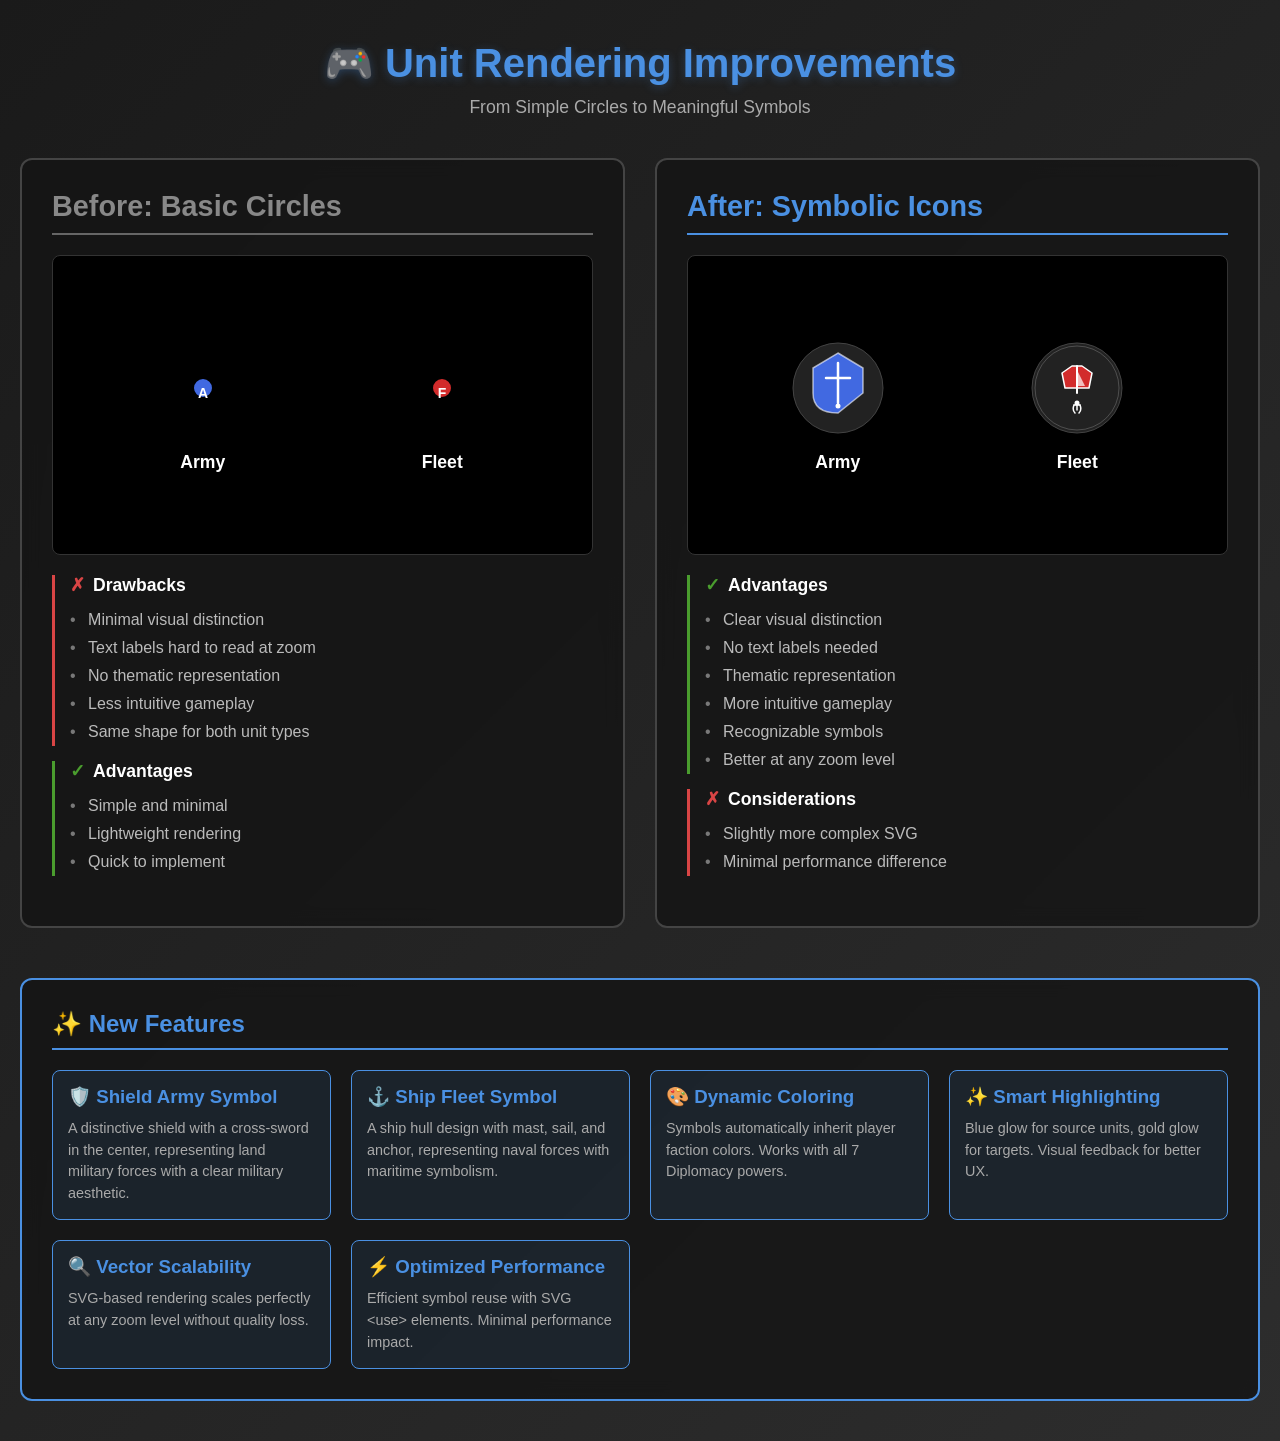
==== docs/comparison.html @ 283a47ba "Began building SVGs for fleet and army symbols" ====
<!DOCTYPE html>
<html lang="en">
<head>
    <meta charset="UTF-8">
    <meta name="viewport" content="width=device-width, initial-scale=1.0">
    <title>Unit Rendering: Old vs New</title>
    <style>
        * { margin: 0; padding: 0; box-sizing: border-box; }
        
        body {
            font-family: 'Segoe UI', Tahoma, Geneva, Verdana, sans-serif;
            background: linear-gradient(135deg, #1a1a1a 0%, #2d2d2d 100%);
            color: #fff;
            padding: 40px 20px;
        }
        
        .container {
            max-width: 1400px;
            margin: 0 auto;
        }
        
        h1 {
            text-align: center;
            font-size: 2.5em;
            margin-bottom: 10px;
            color: #4a90e2;
            text-shadow: 0 2px 10px rgba(74, 144, 226, 0.3);
        }
        
        .subtitle {
            text-align: center;
            color: #aaa;
            margin-bottom: 40px;
            font-size: 1.1em;
        }
        
        .comparison-container {
            display: grid;
            grid-template-columns: 1fr 1fr;
            gap: 30px;
            margin-bottom: 50px;
        }
        
        .comparison-item {
            background: rgba(20, 20, 20, 0.8);
            border: 2px solid #444;
            border-radius: 12px;
            padding: 30px;
            backdrop-filter: blur(10px);
            transition: all 0.3s ease;
        }
        
        .comparison-item:hover {
            border-color: #4a90e2;
            box-shadow: 0 0 20px rgba(74, 144, 226, 0.2);
        }
        
        .comparison-item h2 {
            font-size: 1.8em;
            margin-bottom: 20px;
            color: #4a90e2;
            border-bottom: 2px solid #4a90e2;
            padding-bottom: 10px;
        }
        
        .comparison-item.old h2 {
            color: #888;
            border-color: #666;
        }
        
        .rendering-area {
            background: #000;
            border: 1px solid #333;
            border-radius: 8px;
            padding: 40px;
            margin: 20px 0;
            min-height: 300px;
            display: flex;
            justify-content: center;
            align-items: center;
            flex-direction: column;
        }
        
        .rendering-area svg {
            width: 100%;
            height: 100%;
            max-width: 250px;
            max-height: 250px;
        }
        
        .unit-pair {
            display: flex;
            justify-content: space-around;
            align-items: center;
            width: 100%;
            gap: 20px;
        }
        
        .unit-item {
            flex: 1;
            text-align: center;
        }
        
        .unit-item svg {
            width: 100px;
            height: 100px;
            margin: 0 auto;
        }
        
        .unit-label {
            margin-top: 10px;
            font-weight: bold;
            font-size: 1.1em;
        }
        
        .pro-con {
            margin: 20px 0;
        }
        
        .pros, .cons {
            margin: 15px 0;
        }
        
        .pros h4, .cons h4 {
            display: flex;
            align-items: center;
            margin-bottom: 10px;
            font-size: 1.1em;
        }
        
        .pros h4::before {
            content: "✓ ";
            color: #4a9d2e;
            font-weight: bold;
            margin-right: 8px;
        }
        
        .cons h4::before {
            content: "✗ ";
            color: #d94545;
            font-weight: bold;
            margin-right: 8px;
        }
        
        .pros {
            border-left: 3px solid #4a9d2e;
            padding-left: 15px;
        }
        
        .cons {
            border-left: 3px solid #d94545;
            padding-left: 15px;
        }
        
        ul {
            list-style: none;
            padding: 0;
        }
        
        li {
            padding: 5px 0;
            color: #bbb;
        }
        
        li::before {
            content: "• ";
            margin-right: 8px;
            opacity: 0.6;
        }
        
        .features-section {
            background: rgba(20, 20, 20, 0.8);
            border: 2px solid #4a90e2;
            border-radius: 12px;
            padding: 30px;
            margin-top: 30px;
            backdrop-filter: blur(10px);
        }
        
        .features-section h2 {
            color: #4a90e2;
            margin-bottom: 20px;
            border-bottom: 2px solid #4a90e2;
            padding-bottom: 10px;
        }
        
        .features-grid {
            display: grid;
            grid-template-columns: repeat(auto-fit, minmax(250px, 1fr));
            gap: 20px;
            margin-top: 20px;
        }
        
        .feature {
            background: rgba(74, 144, 226, 0.1);
            border: 1px solid #4a90e2;
            border-radius: 8px;
            padding: 15px;
        }
        
        .feature h3 {
            color: #4a90e2;
            margin-bottom: 10px;
        }
        
        .feature p {
            color: #aaa;
            font-size: 0.9em;
            line-height: 1.5;
        }
        
        @media (max-width: 1024px) {
            .comparison-container {
                grid-template-columns: 1fr;
            }
        }
    </style>
</head>
<body>
    <div class="container">
        <h1>🎮 Unit Rendering Improvements</h1>
        <div class="subtitle">From Simple Circles to Meaningful Symbols</div>
        
        <div class="comparison-container">
            <!-- Old Rendering -->
            <div class="comparison-item old">
                <h2>Before: Basic Circles</h2>
                
                <div class="rendering-area">
                    <div class="unit-pair">
                        <div class="unit-item">
                            <svg xmlns="http://www.w3.org/2000/svg" viewBox="0 0 100 100">
                                <circle cx="50" cy="50" r="10" fill="#4169E1" stroke="#000" stroke-width="2"/>
                                <text x="50" y="55" text-anchor="middle" dominant-baseline="central" font-size="14" font-weight="bold" fill="#fff">A</text>
                            </svg>
                            <div class="unit-label">Army</div>
                        </div>
                        <div class="unit-item">
                            <svg xmlns="http://www.w3.org/2000/svg" viewBox="0 0 100 100">
                                <circle cx="50" cy="50" r="10" fill="#D22B2B" stroke="#000" stroke-width="2"/>
                                <text x="50" y="55" text-anchor="middle" dominant-baseline="central" font-size="14" font-weight="bold" fill="#fff">F</text>
                            </svg>
                            <div class="unit-label">Fleet</div>
                        </div>
                    </div>
                </div>
                
                <div class="pro-con">
                    <div class="cons">
                        <h4>Drawbacks</h4>
                        <ul>
                            <li>Minimal visual distinction</li>
                            <li>Text labels hard to read at zoom</li>
                            <li>No thematic representation</li>
                            <li>Less intuitive gameplay</li>
                            <li>Same shape for both unit types</li>
                        </ul>
                    </div>
                    <div class="pros">
                        <h4>Advantages</h4>
                        <ul>
                            <li>Simple and minimal</li>
                            <li>Lightweight rendering</li>
                            <li>Quick to implement</li>
                        </ul>
                    </div>
                </div>
            </div>
            
            <!-- New Rendering -->
            <div class="comparison-item">
                <h2>After: Symbolic Icons</h2>
                
                <div class="rendering-area">
                    <div class="unit-pair">
                        <div class="unit-item">
                            <svg xmlns="http://www.w3.org/2000/svg" viewBox="0 0 100 100">
                                <circle cx="50" cy="50" r="45" fill="#222" stroke="#444" stroke-width="1"/>
                                <path d="M 50 15 L 75 30 L 75 55 Q 50 75 50 75 Q 25 75 25 55 L 25 30 Z" 
                                      fill="#4169E1" stroke="none"/>
                                <path d="M 50 15 L 75 30 L 75 55 Q 50 75 50 75 Q 25 75 25 55 L 25 30 Z" 
                                      fill="none" stroke="#fff" stroke-width="1.5" opacity="0.6"/>
                                <line x1="50" y1="25" x2="50" y2="65" stroke="#fff" stroke-width="2.5" stroke-linecap="round"/>
                                <line x1="38" y1="40" x2="62" y2="40" stroke="#fff" stroke-width="2.5" stroke-linecap="round"/>
                                <circle cx="50" cy="68" r="2.5" fill="#fff"/>
                            </svg>
                            <div class="unit-label">Army</div>
                        </div>
                        <div class="unit-item">
                            <svg xmlns="http://www.w3.org/2000/svg" viewBox="0 0 100 100">
                                <circle cx="50" cy="50" r="45" fill="#222" stroke="#444" stroke-width="1"/>
                                <circle cx="50" cy="50" r="42" fill="none" stroke="#fff" stroke-width="1" opacity="0.2"/>
                                <path d="M 35 35 L 45 28 L 55 28 L 65 35 L 62 50 L 38 50 Z" 
                                      fill="#D22B2B" stroke="#fff" stroke-width="1.5" stroke-linejoin="round"/>
                                <line x1="50" y1="28" x2="50" y2="55" stroke="#fff" stroke-width="2" stroke-linecap="round"/>
                                <polygon points="50,32 58,48 50,48" fill="#fff" opacity="0.7"/>
                                <circle cx="50" cy="65" r="2.5" fill="#fff"/>
                                <line x1="47" y1="67" x2="53" y2="67" stroke="#fff" stroke-width="1.5" stroke-linecap="round"/>
                                <path d="M 47 67 Q 45 72 48 75" fill="none" stroke="#fff" stroke-width="1.5" stroke-linecap="round"/>
                                <path d="M 53 67 Q 55 72 52 75" fill="none" stroke="#fff" stroke-width="1.5" stroke-linecap="round"/>
                                <line x1="50" y1="67" x2="50" y2="72" stroke="#fff" stroke-width="1.5" stroke-linecap="round"/>
                            </svg>
                            <div class="unit-label">Fleet</div>
                        </div>
                    </div>
                </div>
                
                <div class="pro-con">
                    <div class="pros">
                        <h4>Advantages</h4>
                        <ul>
                            <li>Clear visual distinction</li>
                            <li>No text labels needed</li>
                            <li>Thematic representation</li>
                            <li>More intuitive gameplay</li>
                            <li>Recognizable symbols</li>
                            <li>Better at any zoom level</li>
                        </ul>
                    </div>
                    <div class="cons">
                        <h4>Considerations</h4>
                        <ul>
                            <li>Slightly more complex SVG</li>
                            <li>Minimal performance difference</li>
                        </ul>
                    </div>
                </div>
            </div>
        </div>
        
        <div class="features-section">
            <h2>✨ New Features</h2>
            <div class="features-grid">
                <div class="feature">
                    <h3>🛡️ Shield Army Symbol</h3>
                    <p>A distinctive shield with a cross-sword in the center, representing land military forces with a clear military aesthetic.</p>
                </div>
                
                <div class="feature">
                    <h3>⚓ Ship Fleet Symbol</h3>
                    <p>A ship hull design with mast, sail, and anchor, representing naval forces with maritime symbolism.</p>
                </div>
                
                <div class="feature">
                    <h3>🎨 Dynamic Coloring</h3>
                    <p>Symbols automatically inherit player faction colors. Works with all 7 Diplomacy powers.</p>
                </div>
                
                <div class="feature">
                    <h3>✨ Smart Highlighting</h3>
                    <p>Blue glow for source units, gold glow for targets. Visual feedback for better UX.</p>
                </div>
                
                <div class="feature">
                    <h3>🔍 Vector Scalability</h3>
                    <p>SVG-based rendering scales perfectly at any zoom level without quality loss.</p>
                </div>
                
                <div class="feature">
                    <h3>⚡ Optimized Performance</h3>
                    <p>Efficient symbol reuse with SVG &lt;use&gt; elements. Minimal performance impact.</p>
                </div>
            </div>
        </div>
    </div>
</body>
</html>
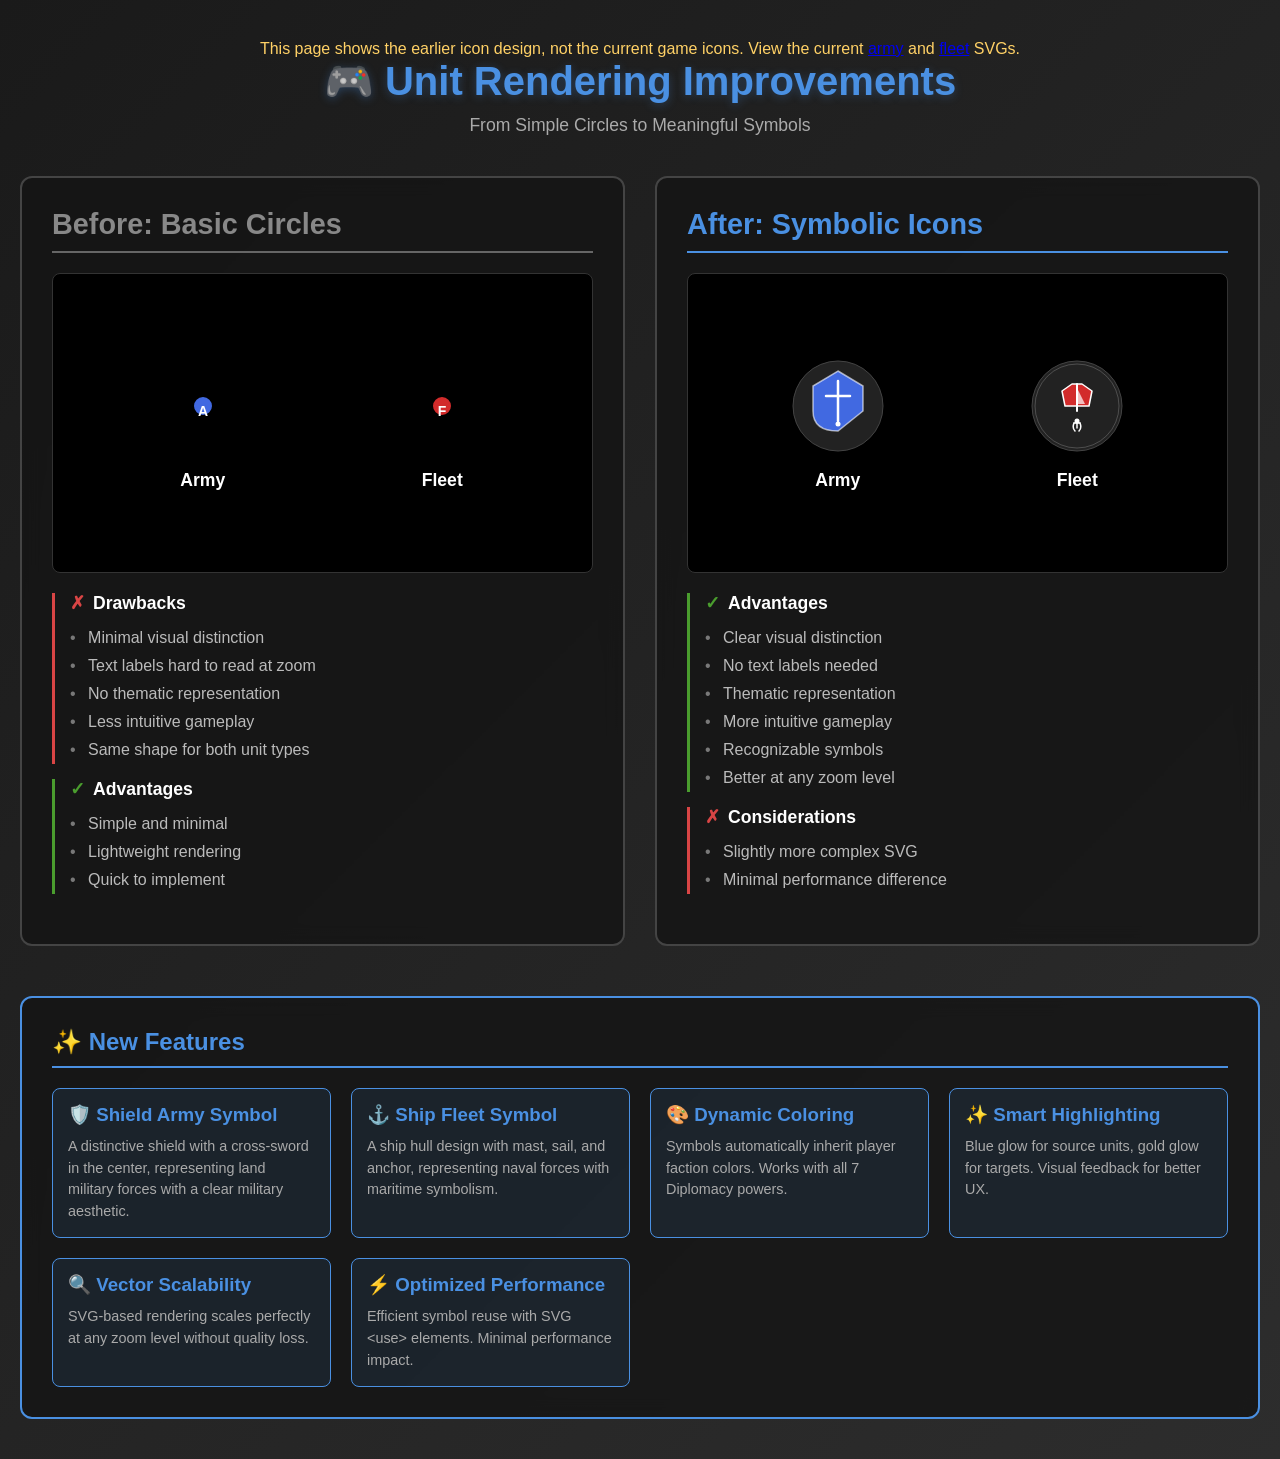
==== commit ef22a2a7: "Fixed rendering of unit svgs" ====
--- a/docs/comparison.html
+++ b/docs/comparison.html
@@ -217,6 +217,7 @@
     </style>
 </head>
 <body>
+    <p style="text-align:center; color:#ffd166">This page shows the earlier icon design, not the current game icons. View the current <a href="army.svg">army</a> and <a href="fleet.svg">fleet</a> SVGs.</p>
     <div class="container">
         <h1>🎮 Unit Rendering Improvements</h1>
         <div class="subtitle">From Simple Circles to Meaningful Symbols</div>
